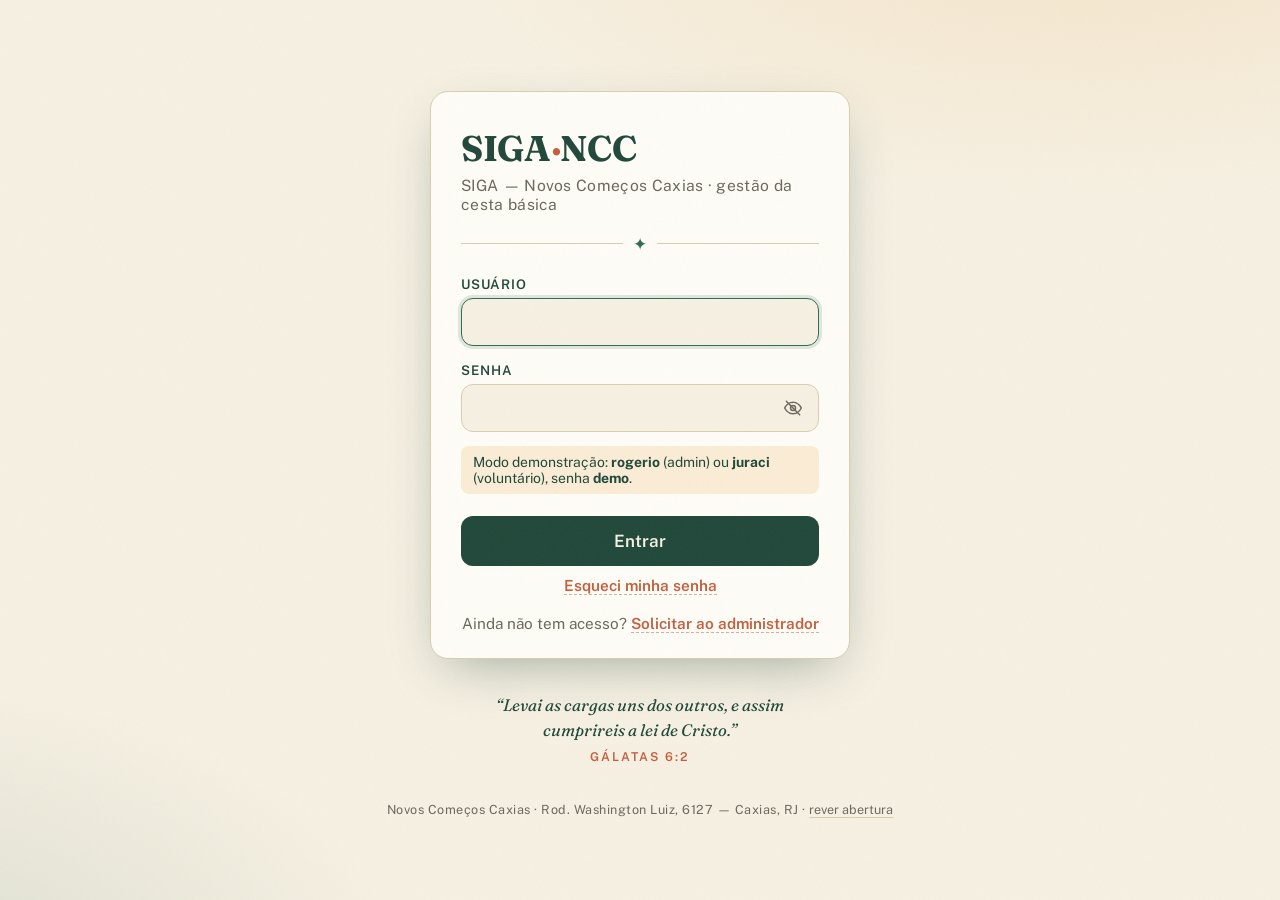
==== login.html @ 75c17439 "initial" ====
<!doctype html>
<html lang="pt-BR">
<head>
<meta charset="utf-8">
<meta name="viewport" content="width=device-width, initial-scale=1">
<script>
  // Atrás de um caminho (ex.: /siga-ncc) a barra final é obrigatória p/ os links relativos: corrige sozinho.
  if (!/\/$|\.[a-z0-9]+$/i.test(location.pathname)) location.replace(location.pathname + '/' + location.search + location.hash);
</script>
<title>SIGA-NCC · Entrar</title>
<link rel="icon" href="data:image/svg+xml,%3Csvg xmlns='http://www.w3.org/2000/svg' viewBox='0 0 32 32'%3E%3Crect width='32' height='32' rx='8' fill='%231F4739'/%3E%3Cpath d='M9 20c3 3 11 3 14-1M10 13c2-4 10-4 12 0' fill='none' stroke='%23F7F1E3' stroke-width='2.6' stroke-linecap='round'/%3E%3Ccircle cx='16' cy='16.5' r='2.2' fill='%23E8A33D'/%3E%3C/svg%3E">
<link rel="manifest" href="manifest.json">
<meta name="theme-color" content="#1F4739">
<link rel="apple-touch-icon" href="icones/apple-touch-icon.png">
<meta name="apple-mobile-web-app-capable" content="yes">
<link rel="preconnect" href="https://fonts.googleapis.com">
<link rel="preconnect" href="https://fonts.gstatic.com" crossorigin>
<link href="https://fonts.googleapis.com/css2?family=Fraunces:ital,opsz,wght@0,9..144,500;0,9..144,700;1,9..144,500&family=Public+Sans:ital,wght@0,400;0,500;0,600;1,400&display=swap" rel="stylesheet">
<style>
  :root {
    --papel: #F7F1E3;
    --papel-2: #EFE6D0;
    --verde: #1F4739;
    --verde-2: #2E6B52;
    --terracota: #C45D3C;
    --ambar: #E8A33D;
    --tinta: #2A2A26;
    --tinta-fraca: #6B675C;
    --borda: #D9CDB0;
    --radius: 18px;
    --sombra: 0 18px 50px -18px rgba(31, 71, 57, .45);
    font-size: 17px;
  }
  * { box-sizing: border-box; margin: 0; padding: 0; }
  html, body { height: 100%; }
  body {
    font-family: 'Public Sans', sans-serif;
    color: var(--tinta);
    background: var(--papel);
    -webkit-font-smoothing: antialiased;
  }
  /* grão de papel */
  body::before {
    content: '';
    position: fixed; inset: 0;
    background-image: url("data:image/svg+xml,%3Csvg xmlns='http://www.w3.org/2000/svg' width='140' height='140'%3E%3Cfilter id='n'%3E%3CfeTurbulence type='fractalNoise' baseFrequency='.85' numOctaves='2'/%3E%3C/filter%3E%3Crect width='140' height='140' filter='url(%23n)' opacity='.05'/%3E%3C/svg%3E");
    pointer-events: none;
    z-index: 40;
  }

  /* ---------- tela do vídeo ---------- */
  #tela-video {
    position: fixed; inset: 0;
    background: #12281F;
    display: flex; align-items: center; justify-content: center;
    z-index: 30;
    transition: opacity .9s ease, visibility .9s;
  }
  #tela-video.ocultando { opacity: 0; visibility: hidden; }
  #tela-video video {
    position: absolute; inset: 0;
    width: 100%; height: 100%;
    object-fit: cover;
    opacity: .85;
  }
  #tela-video::after {
    content: '';
    position: absolute; inset: 0;
    background: linear-gradient(180deg, rgba(18,40,31,.25) 0%, rgba(18,40,31,.15) 55%, rgba(18,40,31,.75) 100%);
  }
  .video-topo {
    position: absolute; top: 0; left: 0; right: 0;
    padding: 20px 22px;
    display: flex; justify-content: space-between; align-items: center;
    z-index: 2;
  }
  .marca-video {
    font-family: 'Fraunces', serif;
    color: var(--papel);
    font-size: 1.05rem;
    letter-spacing: .04em;
    text-shadow: 0 2px 12px rgba(0,0,0,.5);
  }
  .marca-video em { color: var(--ambar); font-style: normal; }
  #btn-pular {
    font: 600 .85rem 'Public Sans', sans-serif;
    color: var(--papel);
    background: rgba(247,241,227,.14);
    border: 1px solid rgba(247,241,227,.45);
    border-radius: 999px;
    padding: 9px 20px;
    cursor: pointer;
    backdrop-filter: blur(4px);
    transition: background .2s;
  }
  #btn-pular:hover { background: rgba(247,241,227,.3); }
  .video-frase {
    position: absolute; left: 0; right: 0; bottom: 0;
    padding: 0 26px 42px;
    z-index: 2;
    color: var(--papel);
  }
  .video-frase p {
    font-family: 'Fraunces', serif;
    font-size: clamp(1.3rem, 4.5vw, 2rem);
    line-height: 1.35;
    font-style: italic;
    max-width: 22ch;
    text-shadow: 0 2px 18px rgba(0,0,0,.55);
    animation: subir .9s .3s ease both;
  }
  .video-frase span {
    display: block;
    margin-top: 10px;
    font: 500 .8rem 'Public Sans', sans-serif;
    letter-spacing: .14em;
    text-transform: uppercase;
    color: var(--ambar);
  }
  @keyframes subir { from { opacity: 0; transform: translateY(14px); } to { opacity: 1; transform: none; } }

  /* ---------- tela do login ---------- */
  #tela-login {
    min-height: 100%;
    display: flex; flex-direction: column;
    align-items: center; justify-content: center;
    padding: 34px 20px 26px;
    background:
      radial-gradient(1100px 480px at 85% -10%, rgba(232,163,61,.16), transparent 60%),
      radial-gradient(900px 520px at -10% 110%, rgba(46,107,82,.14), transparent 60%),
      var(--papel);
  }
  #tela-login[hidden] { display: none; }
  .card {
    width: min(420px, 100%);
    background: #FFFDF7;
    border: 1px solid var(--borda);
    border-radius: var(--radius);
    box-shadow: var(--sombra);
    padding: 34px 30px 26px;
    animation: card .7s .1s ease both;
  }
  @keyframes card { from { opacity: 0; transform: translateY(18px); } to { opacity: 1; transform: none; } }
  .card h1 {
    font-family: 'Fraunces', serif;
    font-weight: 700;
    font-size: 2.1rem;
    color: var(--verde);
    letter-spacing: -.01em;
  }
  .card h1 em { color: var(--terracota); font-style: normal; }
  .card .sub {
    margin-top: 6px;
    color: var(--tinta-fraca);
    font-size: .92rem;
    letter-spacing: .02em;
  }
  .card .linha-flor {
    margin: 20px 0 22px;
    display: flex; align-items: center; gap: 10px;
    color: var(--verde-2);
  }
  .card .linha-flor::before, .card .linha-flor::after {
    content: ''; flex: 1; height: 1px; background: var(--borda);
  }
  label {
    display: block;
    font: 600 .78rem 'Public Sans', sans-serif;
    letter-spacing: .08em;
    text-transform: uppercase;
    color: var(--verde);
    margin-bottom: 6px;
  }
  input {
    width: 100%;
    font: 1rem 'Public Sans', sans-serif;
    color: var(--tinta);
    background: var(--papel);
    border: 1.5px solid var(--borda);
    border-radius: 12px;
    padding: 13px 14px;
    transition: border-color .15s, box-shadow .15s;
  }
  input:focus {
    outline: none;
    border-color: var(--verde-2);
    box-shadow: 0 0 0 3px rgba(46,107,82,.15);
  }
  .campo + .campo { margin-top: 16px; }
  .btn {
    width: 100%;
    margin-top: 22px;
    font: 600 1rem 'Public Sans', sans-serif;
    color: var(--papel);
    background: var(--verde);
    border: none; border-radius: 12px;
    padding: 15px;
    cursor: pointer;
    transition: background .15s, transform .1s;
  }
  .btn:hover { background: var(--verde-2); }
  .btn:active { transform: scale(.99); }
  .btn[disabled] { opacity: .6; cursor: wait; }
  .btn-claro {
    background: transparent;
    color: var(--verde);
    border: 1.5px solid var(--verde);
  }
  .btn-claro:hover { background: rgba(31,71,57,.07); }
  .erro {
    display: none;
    margin-top: 14px;
    padding: 11px 14px;
    background: #FBE8E2;
    border: 1px solid #EEC3B4;
    border-radius: 8px;
    color: #8A3A22;
    font-size: .9rem;
  }
  .dica-demo { margin-top: 14px; font-size: .82rem; color: var(--verde); background: rgba(232,163,61,.18); border-radius: 8px; padding: 8px 12px; }
  .dica-demo[hidden] { display: none; }
  .erro.visivel { display: block; animation: card .3s ease both; }
  .rodape-card {
    margin-top: 20px;
    text-align: center;
    font-size: .9rem;
    color: var(--tinta-fraca);
  }
  .rodape-card a {
    color: var(--terracota);
    font-weight: 600;
    text-decoration: none;
    border-bottom: 1.5px dashed rgba(196,93,60,.5);
  }
  .rodape-card a:hover { border-bottom-style: solid; }

  .versiculo {
    margin-top: 26px;
    text-align: center;
    max-width: 380px;
    min-height: 74px;
    animation: card .8s .45s ease both;
  }
  .versiculo p {
    font-family: 'Fraunces', serif;
    font-style: italic;
    font-size: .98rem;
    line-height: 1.5;
    color: var(--verde);
    transition: opacity .6s;
  }
  .versiculo span {
    display: block;
    margin-top: 7px;
    font: 600 .72rem 'Public Sans', sans-serif;
    letter-spacing: .16em;
    text-transform: uppercase;
    color: var(--terracota);
    transition: opacity .6s;
  }
  .versiculo.trocando p, .versiculo.trocando span { opacity: 0; }
  .creditos {
    margin-top: 30px;
    text-align: center;
    font-size: .74rem;
    color: var(--tinta-fraca);
    letter-spacing: .04em;
  }

  /* ---------- modais ---------- */
  .modal {
    position: fixed; inset: 0;
    background: rgba(18, 40, 31, .55);
    display: flex; align-items: flex-end; justify-content: center;
    z-index: 50;
    backdrop-filter: blur(3px);
  }
  .modal[hidden] { display: none; }
  @media (min-width: 560px) { .modal { align-items: center; } }
  .modal-cartao {
    width: min(440px, 100%);
    max-height: 92dvh;
    overflow: auto;
    background: #FFFDF7;
    border-radius: var(--radius) var(--radius) 0 0;
    padding: 28px 26px 30px;
    animation: subir .35s ease both;
    box-shadow: var(--sombra);
  }
  @media (min-width: 560px) { .modal-cartao { border-radius: var(--radius); } }
  .modal-cartao h2 {
    font-family: 'Fraunces', serif;
    font-size: 1.45rem;
    color: var(--verde);
    margin-bottom: 4px;
  }
  .modal-cartao .sub { color: var(--tinta-fraca); font-size: .9rem; margin-bottom: 20px; }
  .modal-topo { display: flex; justify-content: space-between; align-items: flex-start; gap: 12px; }
  .fechar {
    background: none; border: none;
    font-size: 1.5rem; line-height: 1;
    color: var(--tinta-fraca);
    cursor: pointer;
    padding: 4px;
  }
  .fechar:hover { color: var(--terracota); }
  .sucesso {
    text-align: center;
    padding: 18px 6px 6px;
  }
  .sucesso .icone {
    width: 64px; height: 64px;
    margin: 0 auto 16px;
    border-radius: 50%;
    background: var(--verde);
    color: var(--papel);
    display: flex; align-items: center; justify-content: center;
    font-size: 1.8rem;
  }
  .sucesso p { color: var(--tinta-fraca); line-height: 1.5; font-size: .95rem; }
  .sucesso strong { color: var(--tinta); }

  /* ---------- toast ---------- */
  #toast {
    position: fixed;
    left: 50%; bottom: 26px;
    transform: translateX(-50%) translateY(80px);
    background: var(--verde);
    color: var(--papel);
    padding: 13px 22px;
    border-radius: 12px;
    font: 500 .92rem 'Public Sans', sans-serif;
    box-shadow: var(--sombra);
    transition: transform .35s ease;
    z-index: 60;
    max-width: min(420px, 92vw);
    text-align: center;
  }
  #toast.visivel { transform: translateX(-50%) translateY(0); }

  /* =========================================================
     Etapa 2 — abertura e entrada
     ========================================================= */
  :root { --sai: cubic-bezier(.16, 1, .3, 1); }
  ::selection { background: rgba(232,163,61,.35); color: var(--verde); }
  button:focus-visible, a:focus-visible, [role="button"]:focus-visible {
    outline: 2px solid var(--verde-2); outline-offset: 3px; border-radius: 8px;
  }
  #tela-video[hidden] { display: none; }
  #tela-video { background: #0D1513; }
  .fundo-video {
    position: absolute; inset: -40px;
    background: url('midia/welcome-poster.jpg') center / cover;
    filter: blur(28px) brightness(.5) saturate(.8);
  }
  #tela-video video { opacity: 0; transition: opacity .8s ease, transform 1s var(--sai), filter 1s var(--sai); }
  #tela-video video.pronto { opacity: .92; }
  /* celular em pé: o logo do fim do vídeo não pode ser cortado */
  @media (orientation: portrait) { #tela-video video { object-fit: contain; } }
  #tela-video.ocultando video { transform: scale(1.06); filter: blur(6px); }
  .video-botoes { display: flex; gap: 8px; align-items: center; }
  #btn-som {
    display: inline-flex; align-items: center; gap: 7px;
    font: 600 .85rem 'Public Sans', sans-serif; color: var(--papel);
    background: rgba(232,163,61,.28); border: 1px solid rgba(232,163,61,.75); border-radius: 999px;
    padding: 9px 16px; cursor: pointer; backdrop-filter: blur(4px); transition: background .2s;
  }
  #btn-som:hover { background: rgba(232,163,61,.45); }
  #btn-som .onda { display: none; }
  #btn-som[aria-pressed="true"] .onda { display: inline; }
  #btn-som[aria-pressed="true"] .mudo { display: none; }
  #btn-som[aria-pressed="true"] { background: rgba(247,241,227,.14); border-color: rgba(247,241,227,.45); }
  .video-progresso {
    position: absolute; left: 0; right: 0; bottom: 0; height: 3px; z-index: 3;
    background: rgba(247,241,227,.12);
  }
  .video-progresso i {
    display: block; height: 100%; background: var(--ambar);
    transform-origin: left; transform: scaleX(0);
  }

  /* cartão entra em escada */
  .card > * { animation: subir .6s var(--sai) both; }
  .card > h1 { animation-delay: .15s; }
  .card > .sub { animation-delay: .22s; }
  .card > .linha-flor { animation-delay: .28s; }
  .card > form { animation-delay: .34s; }
  .card > .rodape-card { animation-delay: .42s; }
  .card.balanca { animation: balanca .42s var(--sai); }
  @keyframes balanca { 20% { transform: translateX(-7px); } 40% { transform: translateX(6px); } 60% { transform: translateX(-3px); } 80% { transform: translateX(2px); } }

  /* senha */
  .campo-senha { position: relative; }
  .campo-senha input { padding-right: 52px; }
  .olho {
    position: absolute; right: 6px; top: 50%; transform: translateY(-50%);
    width: 40px; height: 40px; border: none; background: none; border-radius: 10px;
    color: var(--tinta-fraca); cursor: pointer; display: grid; place-items: center;
    transition: color .15s, background .15s;
  }
  .olho:hover { color: var(--verde); background: rgba(31,71,57,.06); }
  .olho .risco { transition: stroke-dashoffset .25s var(--sai); stroke-dasharray: 23; stroke-dashoffset: 0; }
  .olho[aria-pressed="true"] { color: var(--verde); }
  .olho[aria-pressed="true"] .risco { stroke-dashoffset: 23; }
  .aviso-caps { margin-top: 7px; font-size: .8rem; font-weight: 600; color: #7A5510; }
  .aviso-caps[hidden] { display: none; }

  /* botão: carregando e sucesso */
  .btn { display: flex; align-items: center; justify-content: center; gap: 10px; }
  .btn[disabled]:not(.ok)::before {
    content: ''; width: 16px; height: 16px; border-radius: 50%;
    border: 2px solid rgba(247,241,227,.35); border-top-color: var(--papel);
    animation: gira .7s linear infinite;
  }
  .btn.ok { background: var(--verde-2); opacity: 1; cursor: default; }
  @keyframes gira { to { transform: rotate(360deg); } }
  .erro.visivel { animation: card .3s ease both; }

  /* versículo: toque troca */
  .versiculo { cursor: pointer; border-radius: 12px; padding: 8px 12px; transition: opacity .42s var(--sai), filter .42s var(--sai), transform .42s var(--sai), background .2s; }
  .versiculo:hover { background: rgba(31,71,57,.04); }
  .versiculo .v-texto { display: block; quotes: none; font-family: 'Fraunces', serif; font-style: italic; font-size: .98rem; line-height: 1.5; color: var(--verde); }
  .versiculo .v-ref { display: block; margin-top: 7px; font: 600 .72rem 'Public Sans', sans-serif; letter-spacing: .16em; text-transform: uppercase; color: var(--terracota); }
  .versiculo.trocando { opacity: 0; filter: blur(3px); transform: translateY(6px); }

  .link-rever {
    font: inherit; color: inherit; background: none; border: none; cursor: pointer;
    text-decoration: underline; text-decoration-color: var(--borda); text-underline-offset: 3px;
  }
  .link-rever:hover { color: var(--verde); text-decoration-color: currentColor; }

  /* modal: fecha com Esc; sucesso desenhado */
  .icone-ok { display: block; margin: 0 auto 16px; color: var(--verde-2); }
  .icone-ok .c-anel { stroke-dasharray: 176; stroke-dashoffset: 176; animation: desenha .6s .1s var(--sai) forwards; }
  .icone-ok .c-check { stroke: var(--terracota); stroke-dasharray: 44; stroke-dashoffset: 44; animation: desenha .4s .5s var(--sai) forwards; }
  @keyframes desenha { to { stroke-dashoffset: 0; } }
  .modal { animation: veu .25s ease-out both; }
  @keyframes veu { from { opacity: 0; } }

  /* saída para o painel */
  body.saindo #tela-login { animation: sair-tela .45s var(--sai) forwards; }
  @keyframes sair-tela { to { opacity: 0; transform: translateY(-8px) scale(.99); } }

  /* boas-vindas depois do login: imagem do projeto + nome da pessoa (toque para seguir) */
  #boas-vindas { position: fixed; inset: 0; z-index: 60; display: grid; place-items: center; padding: 24px;
    background: radial-gradient(120% 90% at 50% 40%, #FFF8E8 0%, #F3E6C6 55%, #E9D7AE 100%); cursor: pointer;
    animation: bv-entra .5s var(--sai) both; }
  #boas-vindas[hidden] { display: none; }
  #boas-vindas .bv-caixa { display: grid; justify-items: center; gap: 16px; max-width: 460px; width: 100%; text-align: center; }
  #boas-vindas picture { display: block; }
  #boas-vindas img { display: block; width: min(78vw, 46vh, 420px); height: auto; aspect-ratio: 1; object-fit: cover; border-radius: 28px;
    box-shadow: 0 24px 60px -24px rgba(31, 71, 57, .55); animation: bv-img 2.8s var(--sai) both; }
  #boas-vindas h2 { font: 700 clamp(1.6rem, 6vw, 2.2rem)/1.15 'Fraunces', serif; color: var(--verde, #1F4739); animation: bv-sobe .6s .35s var(--sai) both; }
  #boas-vindas p { font: 500 1.02rem/1.45 'Public Sans', sans-serif; color: #4B4736; animation: bv-sobe .6s .55s var(--sai) both; }
  #boas-vindas .bv-verso { font: italic 400 .95rem/1.45 'Fraunces', serif; color: #6B675C; animation: bv-sobe .6s .75s var(--sai) both; }
  #boas-vindas .bv-barra { width: 140px; height: 3px; border-radius: 3px; background: rgba(31,71,57,.15); overflow: hidden; }
  #boas-vindas .bv-barra i { display: block; height: 100%; background: var(--verde, #1F4739); transform-origin: left; animation: bv-tempo 2.8s linear both; }
  #boas-vindas .bv-dica { font: 500 .78rem 'Public Sans', sans-serif; color: #8A8474; }
  #boas-vindas.saindo { animation: bv-sai .4s var(--sai) forwards; }
  @keyframes bv-entra { from { opacity: 0; } }
  @keyframes bv-img { from { opacity: 0; transform: scale(.94); } 30% { opacity: 1; } to { transform: scale(1.02); } }
  @keyframes bv-sobe { from { opacity: 0; transform: translateY(10px); } }
  @keyframes bv-tempo { from { transform: scaleX(0); } }
  @keyframes bv-sai { to { opacity: 0; transform: scale(1.02); } }
  @media (prefers-reduced-motion: reduce) { #boas-vindas, #boas-vindas * { animation: none !important; } }

  /* toast com tipo */
  #toast { opacity: 0; transition: transform .45s var(--sai), opacity .25s; }
  #toast.visivel { opacity: 1; }
  #toast.erro { background: #8A3A22; }

  @media (prefers-reduced-motion: reduce) {
    *, *::before, *::after { animation-duration: .001ms !important; animation-delay: 0ms !important; transition-duration: .001ms !important; }
    .icone-ok .c-anel, .icone-ok .c-check { stroke-dashoffset: 0; }
  }
</style>
</head>
<body>

<!-- ======= vídeo de boas-vindas (D4) ======= -->
<div id="tela-video">
  <div class="fundo-video" aria-hidden="true"></div>
  <video muted playsinline preload="none" poster="midia/welcome-poster.jpg" data-src="midia/welcome.mp4" aria-label="Abertura do SIGA"></video>
  <div class="video-progresso" aria-hidden="true"><i></i></div>
  <div class="video-topo">
    <div class="marca-video">SIGA<em>·</em>NCC</div>
    <div class="video-botoes">
      <button id="btn-som" type="button" aria-pressed="false">
        <svg viewBox="0 0 24 24" width="18" height="18" aria-hidden="true" fill="none" stroke="currentColor" stroke-width="2" stroke-linecap="round" stroke-linejoin="round">
          <path d="M4 9.5h3.5L12 5.5v13l-4.5-4H4z"/><path class="onda" d="M15.5 9a4 4 0 0 1 0 6M18 6.5a7.5 7.5 0 0 1 0 11"/><path class="mudo" d="m16 9.5 5 5m0-5-5 5"/>
        </svg>
        <span>Ativar som</span>
      </button>
      <button id="btn-pular" type="button">Pular &rsaquo;</button>
    </div>
  </div>
  <div class="video-frase">
    <p>“Porque tive fome, e me destes de comer…”</p>
    <span>Mateus 25:35</span>
  </div>
</div>

<!-- ======= login ======= -->
<main id="tela-login" hidden>
  <div class="card">
    <h1>SIGA<em>·</em>NCC</h1>
    <p class="sub">SIGA — Novos Começos Caxias · gestão da cesta básica</p>
    <div class="linha-flor" aria-hidden="true">✦</div>

    <form id="form-login" autocomplete="on">
      <div class="campo">
        <label for="login">Usuário</label>
        <input id="login" name="username" type="text" autocomplete="username" required autocapitalize="none" spellcheck="false">
      </div>
      <div class="campo">
        <label for="senha">Senha</label>
        <div class="campo-senha">
          <input id="senha" name="password" type="password" autocomplete="current-password" required>
          <button class="olho" id="btn-olho" type="button" aria-label="Mostrar senha" aria-pressed="false">
            <svg viewBox="0 0 24 24" width="20" height="20" aria-hidden="true" fill="none" stroke="currentColor" stroke-width="1.8" stroke-linecap="round" stroke-linejoin="round">
              <path d="M2 12s3.6-7 10-7 10 7 10 7-3.6 7-10 7S2 12 2 12z"/><circle cx="12" cy="12" r="3"/>
              <path class="risco" d="M4 4l16 16"/>
            </svg>
          </button>
        </div>
        <p class="aviso-caps" id="aviso-caps" hidden>Caps Lock está ligado</p>
      </div>
      <p class="dica-demo" id="dica-demo" hidden>Modo demonstração: <b>rogerio</b> (admin) ou <b>juraci</b> (voluntário), senha <b>demo</b>.</p>
      <div class="erro" id="erro-login" role="alert"></div>
      <button class="btn" id="btn-entrar" type="submit">Entrar</button>
    </form>
    <p class="rodape-card" style="margin-top:10px"><a href="#" id="link-esqueci">Esqueci minha senha</a></p>

    <p class="rodape-card">
      Ainda não tem acesso? <a href="#" id="link-acesso">Solicitar ao administrador</a>
    </p>
  </div>

  <div class="versiculo" id="versiculo"></div>

  <p class="creditos">Novos Começos Caxias · Rod. Washington Luiz, 6127 — Caxias, RJ · <button type="button" class="link-rever" id="btn-rever">rever abertura</button></p>
</main>

<!-- ======= modal: pedir acesso ======= -->
<div class="modal" id="modal-acesso" hidden>
  <div class="modal-cartao">
    <div class="modal-topo">
      <div>
        <h2>Pedir acesso</h2>
        <p class="sub">O administrador vai avaliar e liberar seu login.</p>
      </div>
      <button class="fechar" type="button" data-fechar aria-label="Fechar">&times;</button>
    </div>

    <form id="form-acesso">
      <div class="campo">
        <label for="a-nome">Nome completo</label>
        <input id="a-nome" type="text" required autocomplete="name">
      </div>
      <div class="campo">
        <label for="a-telefone">Telefone (com DDD)</label>
        <input id="a-telefone" type="tel" required autocomplete="tel" inputmode="tel" placeholder="(21) 99999-9999">
      </div>
      <div class="campo">
        <label for="a-email">E-mail <span style="text-transform:none;letter-spacing:0;font-weight:400">(opcional)</span></label>
        <input id="a-email" type="email" autocomplete="email">
      </div>
      <div class="campo">
        <label for="a-motivo">Por que quer participar? <span style="text-transform:none;letter-spacing:0;font-weight:400">(opcional)</span></label>
        <input id="a-motivo" type="text">
      </div>
      <div class="erro" id="erro-acesso" role="alert"></div>
      <button class="btn" id="btn-acesso" type="submit">Enviar pedido</button>
    </form>

    <div class="sucesso" id="sucesso-acesso" hidden>
      <svg class="icone-ok" viewBox="0 0 64 64" width="64" height="64" aria-hidden="true">
        <circle class="c-anel" cx="32" cy="32" r="28" fill="none" stroke="currentColor" stroke-width="3.5"/>
        <path class="c-check" d="M19 33.5 L28 42 L45 23" fill="none" stroke="currentColor" stroke-width="4.5" stroke-linecap="round" stroke-linejoin="round"/>
      </svg>
      <p id="sucesso-acesso-texto"></p>
    </div>
  </div>
</div>

<!-- ======= modal: esqueci minha senha (D24) ======= -->
<div class="modal" id="modal-esqueci" hidden>
  <div class="modal-cartao">
    <div class="modal-topo">
      <div>
        <h2>Esqueci minha senha</h2>
        <p class="sub">Escolha uma senha nova. Ela passa a valer quando o administrador aprovar.</p>
      </div>
      <button class="fechar" type="button" data-fechar aria-label="Fechar">&times;</button>
    </div>
    <form id="form-esqueci">
      <div class="campo">
        <label for="e-login">Seu usuário</label>
        <input id="e-login" type="text" required autocomplete="username" autocapitalize="none" spellcheck="false">
      </div>
      <div class="campo">
        <label for="e-telefone">Seu telefone (com DDD)</label>
        <input id="e-telefone" type="tel" required autocomplete="tel" inputmode="tel" placeholder="(21) 99999-9999">
      </div>
      <div class="campo">
        <label for="e-nova">Senha nova <span style="text-transform:none;letter-spacing:0;font-weight:400">(mínimo 8 caracteres)</span></label>
        <input id="e-nova" type="password" autocomplete="new-password" required minlength="8">
      </div>
      <div class="campo">
        <label for="e-repetir">Repita a senha nova</label>
        <input id="e-repetir" type="password" autocomplete="new-password" required minlength="8">
      </div>
      <div class="erro" id="erro-esqueci" role="alert"></div>
      <button class="btn" id="btn-esqueci" type="submit">Pedir aprovação</button>
    </form>
    <div class="sucesso" id="sucesso-esqueci" hidden>
      <svg class="icone-ok" viewBox="0 0 64 64" width="64" height="64" aria-hidden="true">
        <circle class="c-anel" cx="32" cy="32" r="28" fill="none" stroke="currentColor" stroke-width="3.5"/>
        <path class="c-check" d="M19 33.5 L28 42 L45 23" fill="none" stroke="currentColor" stroke-width="4.5" stroke-linecap="round" stroke-linejoin="round"/>
      </svg>
      <p id="sucesso-esqueci-texto"></p>
    </div>
  </div>
</div>

<!-- ======= modal: troca obrigatória de senha ======= -->
<div class="modal" id="modal-troca" hidden>
  <div class="modal-cartao">
    <h2>Defina sua senha</h2>
    <p class="sub">Você entrou com uma senha temporária. Crie uma nova para continuar.</p>
    <form id="form-troca">
      <div class="campo">
        <label for="t-atual">Senha temporária</label>
        <input id="t-atual" type="password" autocomplete="current-password" required>
      </div>
      <div class="campo">
        <label for="t-nova">Nova senha <span style="text-transform:none;letter-spacing:0;font-weight:400">(mínimo 8 caracteres)</span></label>
        <input id="t-nova" type="password" autocomplete="new-password" required minlength="8">
      </div>
      <div class="campo">
        <label for="t-repetir">Repita a nova senha</label>
        <input id="t-repetir" type="password" autocomplete="new-password" required minlength="8">
      </div>
      <div class="erro" id="erro-troca" role="alert"></div>
      <button class="btn" id="btn-troca" type="submit">Salvar e continuar</button>
    </form>
  </div>
</div>

<!-- ======= boas-vindas (depois de entrar) ======= -->
<div id="boas-vindas" hidden role="dialog" aria-modal="true" aria-labelledby="bv-titulo">
  <div class="bv-caixa">
    <picture>
      <source srcset="midia/boas-vindas.webp" type="image/webp">
      <img src="midia/boas-vindas.jpg" alt="Caixa de alimentos com o logo Novos Começos e SIGA" width="1080" height="1080" decoding="async">
    </picture>
    <h2 id="bv-titulo">Boas-vindas!</h2>
    <p id="bv-frase">Que bom ter você aqui. Juntos, cada cesta chega a quem precisa.</p>
    <span class="bv-verso">“Porque tive fome, e me destes de comer…” — Mateus 25:35</span>
    <span class="bv-barra" aria-hidden="true"><i></i></span>
    <span class="bv-dica">toque para continuar</span>
  </div>
</div>

<div id="toast" role="status"></div>

<script type="module">
import { entrar, verificarSessao, trocarSenha, esquecerSessao, modoDemo } from './auth.js';
import { pedirAcesso, pedirNovaSenha, mascaraTelefone, validarPedidoAcesso, soDigitos } from './acesso.js';
import { girarVersiculo } from './fx.js';
import { esc } from './ui.js';

const $ = (sel) => document.querySelector(sel);
if (modoDemo()) $('#dica-demo').hidden = false;

const reduzMovimento = window.matchMedia('(prefers-reduced-motion: reduce)').matches;
const guardar = (k, v) => { try { localStorage.setItem(k, v); } catch (e) {} };
const ler = (k) => { try { return localStorage.getItem(k); } catch (e) { return null; } };

// ---------- versículos (D5): alterna sozinho, toque troca ----------
girarVersiculo($('#versiculo'), { intervalo: 16000 });

// ---------- abertura (vídeo) → login ----------
// Toca 1× por dia por aparelho: voluntário que entra várias vezes não espera de novo.
const telaVideo = $('#tela-video');
const telaLogin = $('#tela-login');
const video = telaVideo.querySelector('video');
const barra = telaVideo.querySelector('.video-progresso i');
const HOJE = new Date().toDateString(); // dia local
let abertura = false;
let fallback = null;

function focarCampo() {
  if (!window.matchMedia('(pointer: fine)').matches) return; // celular: não abrir o teclado sozinho
  const campo = $('#login').value ? $('#senha') : $('#login');
  setTimeout(() => campo.focus({ preventScroll: true }), reduzMovimento ? 0 : 450);
}

function mostrarLogin() {
  if (!abertura) return;
  abertura = false;
  clearTimeout(fallback);
  guardar('siga:abertura', HOJE);
  telaLogin.hidden = false;
  telaVideo.classList.add('ocultando');
  setTimeout(() => { video.pause(); telaVideo.hidden = true; }, reduzMovimento ? 0 : 950);
  focarCampo();
}

function progresso() {
  if (!abertura) return;
  if (video.duration) barra.style.transform = 'scaleX(' + (video.currentTime / video.duration) + ')';
  requestAnimationFrame(progresso);
}

function tocarAbertura() {
  abertura = true;
  telaVideo.hidden = false;
  telaVideo.classList.remove('ocultando');
  barra.style.transform = 'scaleX(0)';
  if (!video.src) video.src = video.dataset.src;
  video.currentTime = 0;
  const p = video.play();
  if (p && p.catch) p.catch(mostrarLogin); // autoplay bloqueado (modo economia): segue pro login
  requestAnimationFrame(progresso);
  clearTimeout(fallback);
  fallback = setTimeout(mostrarLogin, 16000); // nunca prender quem espera
  $('#btn-pular').focus({ preventScroll: true });
}

video.addEventListener('playing', () => video.classList.add('pronto'));
video.addEventListener('ended', mostrarLogin);
video.addEventListener('error', mostrarLogin);
$('#btn-pular').addEventListener('click', mostrarLogin);
// Som: o navegador só deixa tocar com som depois de um toque da pessoa.
$('#btn-som').addEventListener('click', () => {
  const ligar = video.muted;
  video.muted = !ligar;
  if (ligar) { video.volume = 1; video.play().catch(() => {}); }
  $('#btn-som').setAttribute('aria-pressed', String(ligar));
  $('#btn-som span').textContent = ligar ? 'Som ligado' : 'Ativar som';
});
document.addEventListener('keydown', (e) => { if (abertura && e.key === 'Escape') mostrarLogin(); });
$('#btn-rever').addEventListener('click', () => { telaLogin.hidden = true; tocarAbertura(); });

const ultimo = ler('siga:ultimo-login');
if (ultimo) $('#login').value = ultimo;

if (reduzMovimento || ler('siga:abertura') === HOJE) {
  telaVideo.hidden = true;
  telaLogin.hidden = false;
  focarCampo();
} else {
  tocarAbertura();
}

// Já tem sessão válida? Direto pro painel.
(async () => {
  try {
    const u = await verificarSessao();
    if (u && !u.deve_trocar_senha) location.replace('./index.html');
    else if (u && u.deve_trocar_senha) { if (abertura) mostrarLogin(); abrirTroca(); }
  } catch (e) {}
})();

// ---------- toast ----------
let toastTimer;
function toast(msg, tipo) {
  const t = $('#toast');
  t.textContent = msg;
  t.className = (tipo || '') + ' visivel';
  clearTimeout(toastTimer);
  toastTimer = setTimeout(() => t.classList.remove('visivel'), 4200);
}

function mostrarErro(el, msg) {
  el.textContent = msg;
  el.classList.add('visivel');
}
function limparErro(el) {
  el.classList.remove('visivel');
}

// ---------- senha: mostrar/ocultar + aviso de Caps Lock ----------
const inpSenha = $('#senha');
const olho = $('#btn-olho');
olho.addEventListener('click', () => {
  const ver = inpSenha.type === 'password';
  inpSenha.type = ver ? 'text' : 'password';
  olho.setAttribute('aria-pressed', String(ver));
  olho.setAttribute('aria-label', ver ? 'Ocultar senha' : 'Mostrar senha');
  inpSenha.focus({ preventScroll: true });
});
const caps = (e) => { if (e.getModifierState) $('#aviso-caps').hidden = !e.getModifierState('CapsLock'); };
inpSenha.addEventListener('keydown', caps);
inpSenha.addEventListener('keyup', caps);
inpSenha.addEventListener('blur', () => { $('#aviso-caps').hidden = true; });

// ---------- login ----------
const formLogin = $('#form-login');
const btnEntrar = $('#btn-entrar');
let usuarioAtual = null;

formLogin.addEventListener('submit', async (e) => {
  e.preventDefault();
  limparErro($('#erro-login'));
  btnEntrar.disabled = true;
  btnEntrar.textContent = 'Entrando…';
  const login = $('#login').value.trim();
  try {
    usuarioAtual = await entrar(login, inpSenha.value);
    guardar('siga:ultimo-login', login);
    try { localStorage.removeItem('siga:pedido-senha:' + login.toLowerCase()); } catch (e2) {}
    if (usuarioAtual.deve_trocar_senha) {
      abrirTroca();
    } else {
      const primeiro = String(usuarioAtual.nome || login).split(' ')[0];
      btnEntrar.classList.add('ok');
      btnEntrar.textContent = 'Entrando, ' + primeiro + '…';
      irParaPainel();
      return;
    }
  } catch (err) {
    // Pedido de senha nova feito NESTE aparelho e ainda sem aprovação: explica em vez de só "senha inválida".
    const pedido = ler('siga:pedido-senha:' + login.toLowerCase());
    mostrarErro($('#erro-login'), err.message + (pedido && !/tentativas/i.test(err.message)
      ? ' — se você pediu senha nova em ' + new Date(Number(pedido)).toLocaleDateString('pt-BR') + ', ela só vale depois que o administrador aprovar.' : ''));
    const card = $('.card');
    card.classList.remove('balanca'); void card.offsetWidth; card.classList.add('balanca');
    inpSenha.select();
  }
  btnEntrar.disabled = false;
  btnEntrar.textContent = 'Entrar';
});

// Depois de entrar: tela de boas-vindas com a imagem do projeto (2,8 s, ou toque para seguir) e vai pro painel.
function irParaPainel() {
  const nome = String((usuarioAtual && usuarioAtual.nome) || $('#login').value || '').trim().split(' ')[0];
  const bv = $('#boas-vindas');
  $('#bv-titulo').textContent = nome ? 'Boas-vindas, ' + nome + '!' : 'Boas-vindas!';
  const hora = new Date().getHours();
  $('#bv-frase').textContent = (hora < 12 ? 'Bom dia! ' : hora < 18 ? 'Boa tarde! ' : 'Boa noite! ') + 'Que bom ter você aqui. Juntos, cada cesta chega a quem precisa.';
  let foi = false;
  const seguir = () => {
    if (foi) return; foi = true;
    if (reduzMovimento) { location.href = './index.html'; return; }
    bv.classList.add('saindo');
    setTimeout(() => { location.href = './index.html'; }, 380);
  };
  setTimeout(() => document.body.classList.add('saindo'), 200);
  setTimeout(() => { bv.hidden = false; bv.focus && bv.focus(); }, reduzMovimento ? 0 : 380);
  bv.addEventListener('click', seguir);
  document.addEventListener('keydown', (e) => { if (!bv.hidden && (e.key === 'Enter' || e.key === ' ' || e.key === 'Escape')) seguir(); });
  setTimeout(seguir, reduzMovimento ? 2200 : 3200);
}

// Deixa a imagem de boas-vindas e o painel prontos enquanto a pessoa digita (sem atraso depois do "Entrar").
window.addEventListener('load', () => {
  const pre = new Image(); pre.src = 'midia/' + (document.createElement('canvas').toDataURL('image/webp').startsWith('data:image/webp') ? 'boas-vindas.webp' : 'boas-vindas.jpg');
  const l = document.createElement('link'); l.rel = 'prefetch'; l.href = './index.html'; document.head.appendChild(l);
});

// ---------- pedir acesso ----------
const modalAcesso = $('#modal-acesso');
const fecharAcesso = () => { modalAcesso.hidden = true; $('#link-acesso').focus({ preventScroll: true }); };
$('#link-acesso').addEventListener('click', (e) => {
  e.preventDefault();
  modalAcesso.hidden = false;
  $('#a-nome').focus();
});
modalAcesso.addEventListener('click', (e) => {
  if (e.target === modalAcesso || e.target.closest('[data-fechar]')) fecharAcesso();
});
document.addEventListener('keydown', (e) => { if (e.key === 'Escape' && !modalAcesso.hidden) fecharAcesso(); });

const telInput = $('#a-telefone');
telInput.addEventListener('input', () => { telInput.value = mascaraTelefone(telInput.value); });

$('#form-acesso').addEventListener('submit', async (e) => {
  e.preventDefault();
  limparErro($('#erro-acesso'));
  const dados = {
    nome_completo: $('#a-nome').value.trim(),
    telefone: telInput.value,
    email: $('#a-email').value.trim(),
    motivo: $('#a-motivo').value.trim()
  };
  const erros = validarPedidoAcesso(dados);
  if (Object.keys(erros).length > 0) {
    mostrarErro($('#erro-acesso'), Object.values(erros)[0]);
    return;
  }
  const btn = $('#btn-acesso');
  btn.disabled = true;
  btn.textContent = 'Enviando…';
  try {
    const r = await pedirAcesso(dados);
    $('#form-acesso').hidden = true;
    $('#sucesso-acesso-texto').innerHTML = esc(r.mensagem || 'Pedido enviado!') + '<br><br><strong>Guarde seu telefone</strong> — o administrador vai entrar em contato.';
    $('#sucesso-acesso').hidden = false;
  } catch (err) {
    mostrarErro($('#erro-acesso'), err.message);
  } finally {
    btn.disabled = false;
    btn.textContent = 'Enviar pedido';
  }
});

// ---------- esqueci minha senha (D24) ----------
const modalEsqueci = $('#modal-esqueci');
const fecharEsqueci = () => { modalEsqueci.hidden = true; $('#link-esqueci').focus({ preventScroll: true }); };
$('#link-esqueci').addEventListener('click', (e) => {
  e.preventDefault();
  $('#form-esqueci').hidden = false;
  $('#sucesso-esqueci').hidden = true;
  $('#e-login').value = $('#login').value.trim();
  modalEsqueci.hidden = false;
  ($('#e-login').value ? $('#e-telefone') : $('#e-login')).focus();
});
modalEsqueci.addEventListener('click', (e) => {
  if (e.target === modalEsqueci || e.target.closest('[data-fechar]')) fecharEsqueci();
});
document.addEventListener('keydown', (e) => { if (e.key === 'Escape' && !modalEsqueci.hidden) fecharEsqueci(); });
const telEsqueci = $('#e-telefone');
telEsqueci.addEventListener('input', () => { telEsqueci.value = mascaraTelefone(telEsqueci.value); });

$('#form-esqueci').addEventListener('submit', async (e) => {
  e.preventDefault();
  limparErro($('#erro-esqueci'));
  const login = $('#e-login').value.trim().toLowerCase();
  const nova = $('#e-nova').value;
  if (!login) { mostrarErro($('#erro-esqueci'), 'Escreva seu usuário'); return; }
  if (soDigitos(telEsqueci.value).length < 10) { mostrarErro($('#erro-esqueci'), 'Telefone com DDD (ex.: (21) 98888-7777)'); return; }
  if (nova.length < 8) { mostrarErro($('#erro-esqueci'), 'A senha nova precisa de ao menos 8 caracteres'); return; }
  if (nova !== $('#e-repetir').value) { mostrarErro($('#erro-esqueci'), 'As senhas novas não conferem'); return; }
  const btn = $('#btn-esqueci');
  btn.disabled = true;
  btn.textContent = 'Enviando…';
  try {
    const r = await pedirNovaSenha({ login, telefone: telEsqueci.value, senha_nova: nova });
    guardar('siga:pedido-senha:' + login, String(Date.now()));
    $('#form-esqueci').hidden = true;
    $('#form-esqueci').reset();
    $('#sucesso-esqueci-texto').innerHTML = esc(r.mensagem || 'Pedido enviado!') + '<br><br>Até lá, a senha antiga continua valendo.';
    $('#sucesso-esqueci').hidden = false;
  } catch (err) {
    mostrarErro($('#erro-esqueci'), err.message);
  } finally {
    btn.disabled = false;
    btn.textContent = 'Pedir aprovação';
  }
});

// ---------- troca obrigatória de senha ----------
const modalTroca = $('#modal-troca');
function abrirTroca() {
  modalTroca.hidden = false;
  $('#t-atual').focus();
}
$('#form-troca').addEventListener('submit', async (e) => {
  e.preventDefault();
  limparErro($('#erro-troca'));
  const atual = $('#t-atual').value;
  const nova = $('#t-nova').value;
  const repetir = $('#t-repetir').value;
  if (nova !== repetir) { mostrarErro($('#erro-troca'), 'As senhas novas não conferem'); return; }
  const btn = $('#btn-troca');
  btn.disabled = true;
  btn.textContent = 'Salvando…';
  try {
    await trocarSenha(atual, nova);
    toast('Senha definida com sucesso!', 'ok');
    modalTroca.hidden = true;
    irParaPainel();
  } catch (err) {
    mostrarErro($('#erro-troca'), err.message);
    btn.disabled = false;
    btn.textContent = 'Salvar e continuar';
  }
});
</script>
<script>
  // PWA: instala o app e deixa abrir sem sinal (sw.js). Erro aqui nunca pode atrapalhar a tela.
  if ('serviceWorker' in navigator) window.addEventListener('load', () => navigator.serviceWorker.register('sw.js').catch(() => {}));
</script>
</body>
</html>
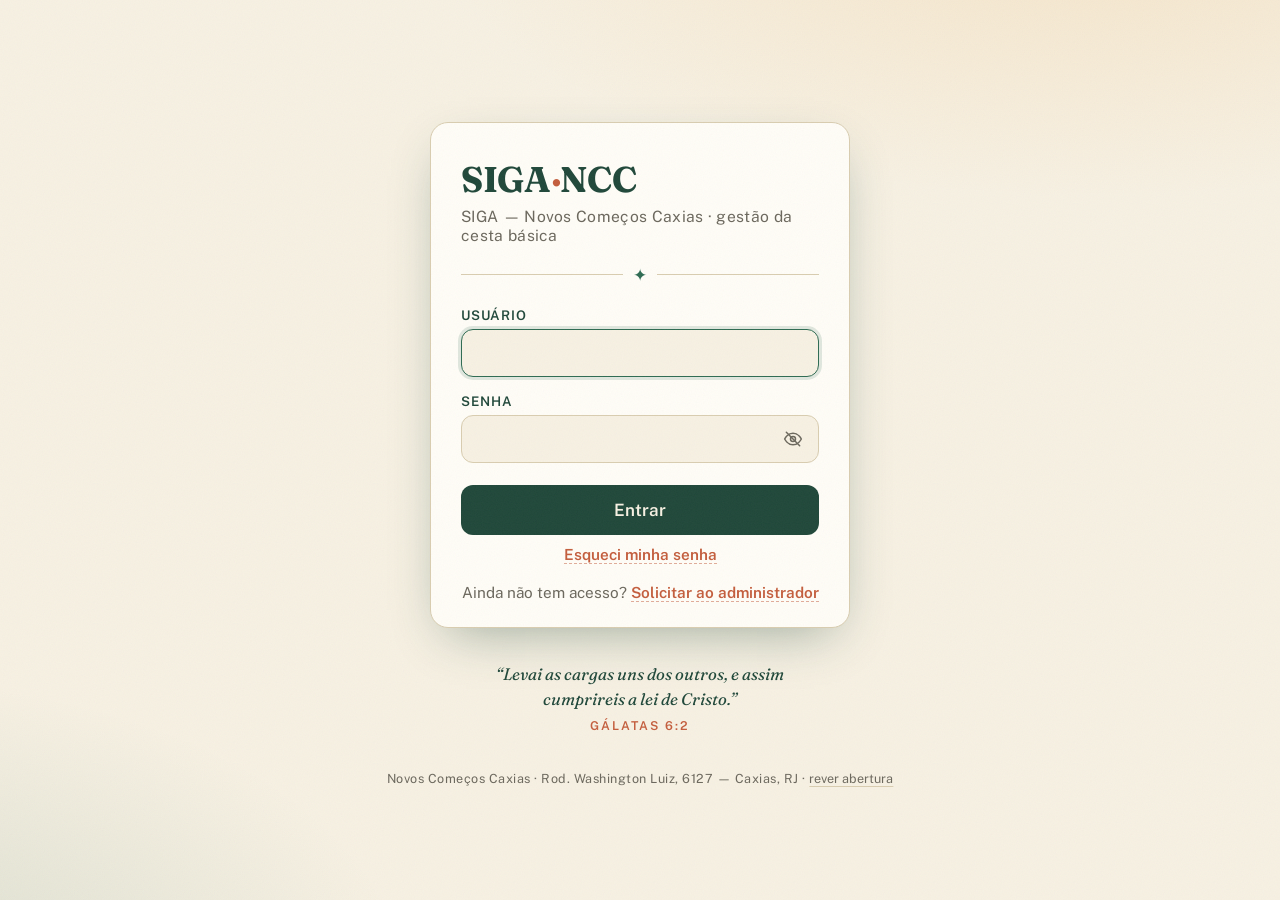
==== commit 2f52903c: "login" ====
--- a/login.html
+++ b/login.html
@@ -8,7 +8,7 @@
   if (!/\/$|\.[a-z0-9]+$/i.test(location.pathname)) location.replace(location.pathname + '/' + location.search + location.hash);
 </script>
 <title>SIGA-NCC · Entrar</title>
-<link rel="icon" href="data:image/svg+xml,%3Csvg xmlns='http://www.w3.org/2000/svg' viewBox='0 0 32 32'%3E%3Crect width='32' height='32' rx='8' fill='%231F4739'/%3E%3Cpath d='M9 20c3 3 11 3 14-1M10 13c2-4 10-4 12 0' fill='none' stroke='%23F7F1E3' stroke-width='2.6' stroke-linecap='round'/%3E%3Ccircle cx='16' cy='16.5' r='2.2' fill='%23E8A33D'/%3E%3C/svg%3E">
+<link rel="icon" type="image/svg+xml" href="icones/icone.svg">
 <link rel="manifest" href="manifest.json">
 <meta name="theme-color" content="#1F4739">
 <link rel="apple-touch-icon" href="icones/apple-touch-icon.png">
@@ -217,8 +217,6 @@
     color: #8A3A22;
     font-size: .9rem;
   }
-  .dica-demo { margin-top: 14px; font-size: .82rem; color: var(--verde); background: rgba(232,163,61,.18); border-radius: 8px; padding: 8px 12px; }
-  .dica-demo[hidden] { display: none; }
   .erro.visivel { display: block; animation: card .3s ease both; }
   .rodape-card {
     margin-top: 20px;
@@ -525,7 +523,6 @@
         </div>
         <p class="aviso-caps" id="aviso-caps" hidden>Caps Lock está ligado</p>
       </div>
-      <p class="dica-demo" id="dica-demo" hidden>Modo demonstração: <b>rogerio</b> (admin) ou <b>juraci</b> (voluntário), senha <b>demo</b>.</p>
       <div class="erro" id="erro-login" role="alert"></div>
       <button class="btn" id="btn-entrar" type="submit">Entrar</button>
     </form>
@@ -671,7 +668,6 @@
 import { esc } from './ui.js';
 
 const $ = (sel) => document.querySelector(sel);
-if (modoDemo()) $('#dica-demo').hidden = false;
 
 const reduzMovimento = window.matchMedia('(prefers-reduced-motion: reduce)').matches;
 const guardar = (k, v) => { try { localStorage.setItem(k, v); } catch (e) {} };
